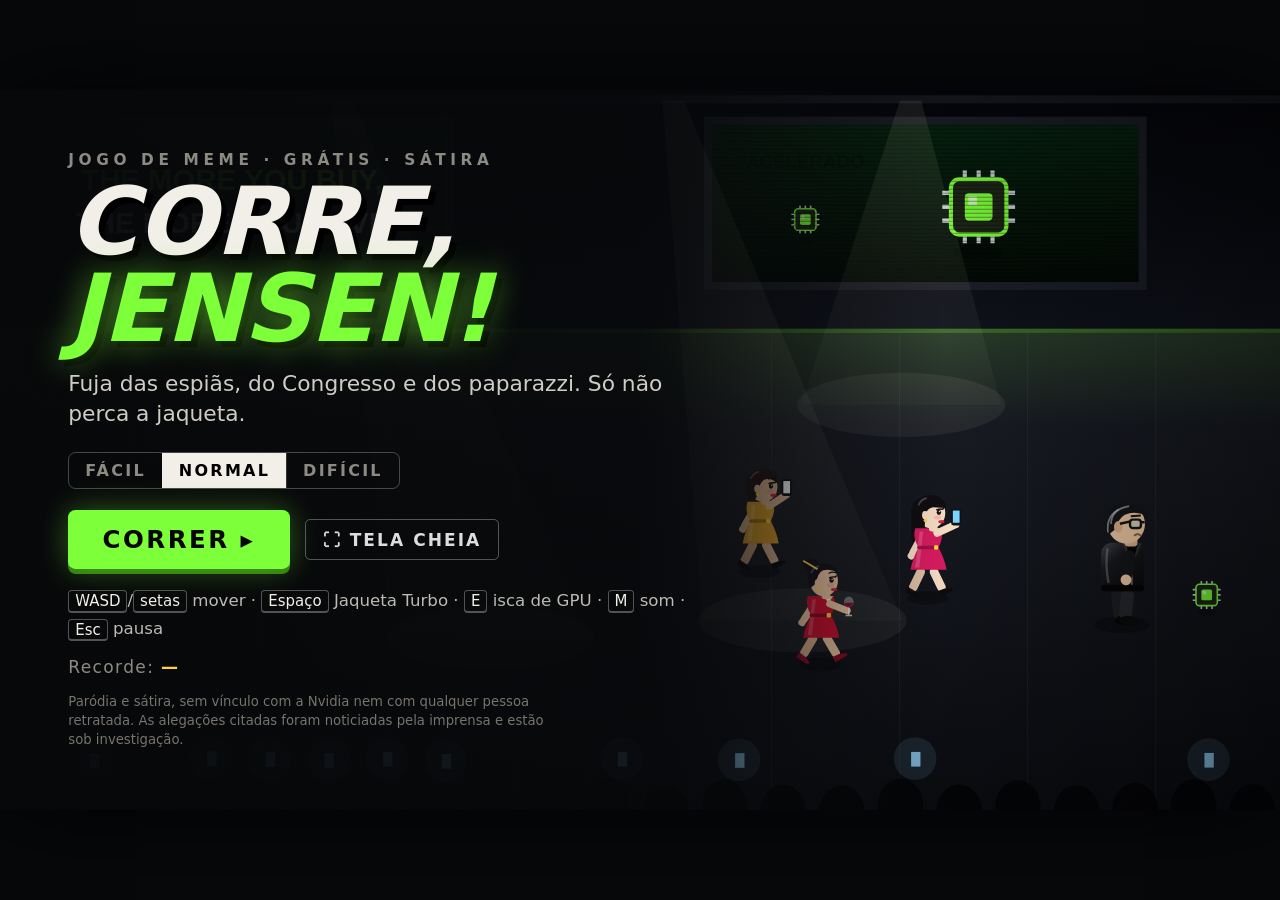
==== index.html @ 88aa3380 "Corre, Jensen! — jogo satírico de navegador Jogo HTML5 (canvas, sem dependências) em PT-BR: Jensen f" ====
<!DOCTYPE html>
<html lang="pt-BR">
<head>
<meta charset="UTF-8" />
<meta name="viewport" content="width=device-width, initial-scale=1.0, maximum-scale=1.0, user-scalable=no, viewport-fit=cover" />
<title>Corre, Jensen!</title>
<meta name="description" content="Jensen precisa fugir das espiãs, do Congresso e dos paparazzi sem perder a jaqueta de couro. Jogo de meme satírico, grátis, no celular ou no PC." />
<!-- Prévia de link (WhatsApp, X, Telegram...). Depois de publicar, troque as URLs relativas pelas absolutas do seu domínio. -->
<meta property="og:type" content="website" />
<meta property="og:site_name" content="Corre, Jensen!" />
<meta property="og:locale" content="pt_BR" />
<meta property="og:title" content="Corre, Jensen!" />
<meta property="og:description" content="Fuja das espiãs, do Congresso e dos paparazzi sem perder a jaqueta. Jogo de meme satírico e grátis." />
<meta property="og:image" content="assets/og.png" />
<meta property="og:image:width" content="1200" />
<meta property="og:image:height" content="630" />
<meta property="og:image:alt" content="Um CEO de jaqueta de couro correndo de espiãs glamourosas de vestido e salto alto." />
<meta name="twitter:card" content="summary_large_image" />
<meta name="twitter:title" content="Corre, Jensen!" />
<meta name="twitter:description" content="Fuja das espiãs, do Congresso e dos paparazzi sem perder a jaqueta." />
<meta name="twitter:image" content="assets/og.png" />
<meta name="theme-color" content="#07080a" />
<link rel="manifest" href="manifest.webmanifest" />
<meta name="mobile-web-app-capable" content="yes" />
<meta name="apple-mobile-web-app-capable" content="yes" />
<meta name="apple-mobile-web-app-status-bar-style" content="black-translucent" />
<meta name="apple-mobile-web-app-title" content="Corre, Jensen" />
<link rel="apple-touch-icon" href="assets/icon-180.png" />
<link rel="icon" href="assets/icon.svg" type="image/svg+xml" />
<link rel="stylesheet" href="style.css" />
</head>
<body>
<div id="stage">
  <div id="frame">
    <canvas id="game" aria-label="Corre, Jensen! — área do jogo"></canvas>

    <!-- HUD -->
    <div id="hud" class="off">
      <div id="hud-left">
        <div id="lives" aria-label="Jaquetas restantes"></div>
        <div id="powers">
          <div id="turbo" class="pill"><span>TURBO</span><i><b></b></i></div>
          <div id="gpus" class="pill">GPU <b>×3</b></div>
          <div id="shield" class="pill gold">MEMO</div>
        </div>
      </div>
      <div id="progress-wrap">
        <div id="progress-label">FASE 1 · KEYNOTE</div>
        <div id="progress">
          <div id="progress-fill"></div>
          <div class="tick" style="left:25%"></div>
          <div class="tick" style="left:50%"></div>
          <div class="tick" style="left:75%"></div>
          <div id="prog-dot"></div>
        </div>
        <div id="ticklabels">
          <span style="left:12.5%">KEYNOTE</span><span style="left:37.5%">CAMPUS</span><span style="left:62.5%">DINER</span><span style="left:87.5%">CAPITÓLIO</span>
        </div>
      </div>
      <div id="hud-right">
        <div id="chips"><i class="chip-ico"></i><b>0</b></div>
        <div id="hud-btns">
          <button id="btn-pause" class="hud-btn" aria-label="Pausar">❚❚</button>
          <button id="btn-mute" class="hud-btn" aria-label="Som">🔊</button>
        </div>
      </div>
    </div>
    <div id="alert-tag">⚠ ALVO AVISTADO</div>
    <div id="toast"></div>

    <!-- controles de toque -->
    <div id="touch-ui">
      <button id="btn-gpu" class="tbtn" aria-label="Isca de GPU">GPU<small>×3</small></button>
      <button id="btn-dash" class="tbtn" aria-label="Jaqueta Turbo"><span>TURBO</span><svg viewBox="0 0 100 100"><circle cx="50" cy="50" r="46" /></svg></button>
    </div>

    <!-- MENU -->
    <div id="menu" class="overlay show">
      <div class="panel left">
        <div class="kicker">JOGO DE MEME · GRÁTIS · SÁTIRA</div>
        <h1>CORRE,<br /><span>JENSEN!</span></h1>
        <p class="sub">Fuja das espiãs, do Congresso e dos paparazzi. Só não perca a jaqueta.</p>
        <div class="diffs" role="radiogroup" aria-label="Dificuldade">
          <button data-diff="facil">FÁCIL</button>
          <button data-diff="normal">NORMAL</button>
          <button data-diff="dificil">DIFÍCIL</button>
        </div>
        <div class="row">
          <button id="btn-start" class="big">CORRER ▸</button>
          <button id="btn-fs" class="ghost">⛶ TELA CHEIA</button>
        </div>
        <div class="controls only-desktop">
          <kbd>WASD</kbd>/<kbd>setas</kbd> mover · <kbd>Espaço</kbd> Jaqueta Turbo · <kbd>E</kbd> isca de GPU · <kbd>M</kbd> som · <kbd>Esc</kbd> pausa
        </div>
        <div class="controls only-touch">
          Arraste no lado esquerdo para mover · botões à direita: <b>TURBO</b> e <b>GPU</b>
        </div>
        <div class="best">Recorde: <b id="best">—</b></div>
        <p class="disclaimer">Paródia e sátira, sem vínculo com a Nvidia nem com qualquer pessoa retratada. As alegações citadas foram noticiadas pela imprensa e estão sob investigação.</p>
      </div>
    </div>

    <!-- MANCHETE DE FASE -->
    <div id="card" class="overlay">
      <div class="panel paper">
        <div class="masthead"><span>O DIÁRIO DO SILÍCIO</span><span id="card-edition">EDIÇÃO EXTRA</span></div>
        <div class="kicker red" id="card-kicker">FASE 1 · KEYNOTE</div>
        <h2 id="card-headline">Manchete</h2>
        <p id="card-tip" class="tip">Dica</p>
        <button id="btn-go" class="big">CORRER ▸</button>
      </div>
    </div>

    <!-- PAUSA -->
    <div id="pause" class="overlay">
      <div class="panel center">
        <div class="kicker">PAUSA</div>
        <h2>Respira, Jensen.</h2>
        <p class="sub">As espiãs também estão esperando.</p>
        <div class="row">
          <button id="btn-resume" class="big">CONTINUAR ▸</button>
          <button id="btn-quit" class="ghost">MENU</button>
        </div>
      </div>
    </div>

    <!-- FIM DE JOGO -->
    <div id="over" class="overlay">
      <div class="panel center">
        <div class="kicker red">FIM DA LINHA</div>
        <h2 class="huge">PEGO!</h2>
        <p class="quote" id="over-quote"></p>
        <p class="note" id="over-note"></p>
        <div class="statline" id="over-stats"></div>
        <div class="row">
          <button id="btn-retry" class="big">TENTAR DE NOVO</button>
          <button id="btn-menu1" class="ghost">MENU</button>
        </div>
        <div class="share"></div>
      </div>
    </div>

    <!-- VITÓRIA -->
    <div id="win" class="overlay">
      <div class="panel center">
        <div class="kicker green">VOCÊ ESCAPOU</div>
        <h2>Chegou em casa.</h2>
        <p class="quote">Agora vem a parte difícil: explicar pra esposa.</p>
        <div class="rank" id="win-rank"></div>
        <div class="statline" id="win-stats"></div>
        <div class="row">
          <button id="btn-again" class="big">JOGAR DE NOVO</button>
          <button id="btn-menu2" class="ghost">MENU</button>
        </div>
        <div class="share"></div>
      </div>
    </div>
  </div>
</div>

<!-- celular em pé -->
<div id="rotate">
  <div class="phone"></div>
  <p><b>Gire o celular</b><br />O jogo é na horizontal.</p>
</div>

<script src="sprites.js"></script>
<script src="game.js"></script>
</body>
</html>
---- style.css ----
:root {
  --bg: #07080a;
  --ink: #f2efe8;
  --faint: #8d8a84;
  --green: #7dff3a;
  --gold: #ffd23f;
  --red: #ff3b4e;
  --pink: #ff5fa2;
  --paper: #f3eee2;
  --title: "Arial Black", "Helvetica Neue", Impact, "Segoe UI Black", system-ui, sans-serif;
  --body: system-ui, -apple-system, "Segoe UI", Roboto, "Helvetica Neue", Arial, sans-serif;
}

* { margin: 0; padding: 0; box-sizing: border-box; }
html, body { height: 100%; }

body {
  background: var(--bg);
  color: var(--ink);
  font-family: var(--body);
  overflow: hidden;
  -webkit-font-smoothing: antialiased;
  user-select: none;
  -webkit-user-select: none;
  -webkit-touch-callout: none;
  -webkit-tap-highlight-color: transparent;
  touch-action: none;
}

button { font: inherit; color: inherit; background: none; border: 0; cursor: pointer; touch-action: manipulation; }

#stage {
  position: relative;
  width: 100%;
  height: 100%;
  display: flex;
  align-items: center;
  justify-content: center;
}

/* palco fixo em 16:9; o JS ajusta font-size do #frame (16px a 960px de largura) e tudo dentro usa em */
#frame {
  position: relative;
  width: min(100vw, calc(100vh * 16 / 9));
  width: min(100vw, calc(100dvh * 16 / 9));
  aspect-ratio: 16 / 9;
  overflow: hidden;
  box-shadow: 0 0 90px rgba(0, 0, 0, 0.85);
  font-size: 16px;
}
canvas { position: absolute; inset: 0; width: 100%; height: 100%; display: block; background: #0b0d12; }

/* ---------------- HUD ---------------- */
#hud {
  position: absolute;
  top: 0; left: 0; right: 0;
  padding: 0.9em 1.1em;
  display: flex;
  align-items: flex-start;
  justify-content: space-between;
  gap: 1em;
  font-size: 0.82em;
  letter-spacing: 0.08em;
  text-shadow: 0 1px 4px rgba(0, 0, 0, 0.9);
  pointer-events: none;
  transition: opacity 0.35s;
  z-index: 2;
}
#hud.off { opacity: 0; }
#hud-left { display: flex; flex-direction: column; gap: 0.5em; min-width: 14em; }
#lives { display: flex; gap: 0.25em; }
#lives svg { width: 1.9em; height: auto; filter: drop-shadow(0 0 5px rgba(125, 255, 58, 0.45)); transition: transform 0.2s, opacity 0.2s; }
#lives svg.off { filter: none; opacity: 0.2; transform: scale(0.8); }
#lives svg.lost { animation: lost 0.5s; }
@keyframes lost { 0% { transform: scale(1.5) rotate(-12deg); } 100% { transform: scale(0.8); } }

#powers { display: flex; gap: 0.4em; flex-wrap: wrap; }
.pill {
  display: flex; align-items: center; gap: 0.45em;
  padding: 0.25em 0.55em;
  font-size: 0.78em;
  font-weight: 700;
  border: 1px solid rgba(255, 255, 255, 0.22);
  background: rgba(0, 0, 0, 0.45);
  border-radius: 0.3em;
}
.pill b { color: var(--green); }
#turbo i { display: block; width: 3.4em; height: 0.42em; background: rgba(255, 255, 255, 0.15); border-radius: 1em; overflow: hidden; }
#turbo i b { display: block; height: 100%; width: 100%; background: var(--green); }
#turbo.ready { border-color: var(--green); color: var(--green); }
.pill.gold { color: var(--gold); border-color: var(--gold); }
#shield { display: none; }
#shield.on { display: flex; animation: pulse 0.6s infinite alternate; }
@keyframes pulse { to { opacity: 0.55; } }

#progress-wrap { flex: 1; max-width: 25em; margin-top: 0.2em; }
#progress-label { font-family: var(--title); font-weight: 900; font-size: 0.78em; letter-spacing: 0.22em; margin-bottom: 0.5em; text-align: center; }
#progress { position: relative; height: 0.42em; background: rgba(255, 255, 255, 0.14); border-radius: 1em; }
#progress-fill { height: 100%; width: 0%; border-radius: 1em; background: linear-gradient(to right, var(--green), var(--gold) 70%, var(--red)); }
#prog-dot {
  position: absolute; top: 50%; left: 0%;
  width: 0.95em; height: 0.95em; margin: -0.475em 0 0 -0.475em;
  border-radius: 50%; background: var(--green); border: 2px solid #111;
  box-shadow: 0 0 10px rgba(125, 255, 58, 0.9);
}
.tick { position: absolute; top: -0.25em; width: 2px; height: 0.9em; background: rgba(255, 255, 255, 0.45); }
#ticklabels { position: relative; height: 1em; margin-top: 0.45em; font-size: 0.6em; color: var(--faint); letter-spacing: 0.14em; }
#ticklabels span { position: absolute; transform: translateX(-50%); white-space: nowrap; }
#ticklabels span.cur { color: var(--ink); }

#hud-right { display: flex; flex-direction: column; align-items: flex-end; gap: 0.5em; min-width: 14em; }
#chips { display: flex; align-items: center; gap: 0.45em; font-family: var(--title); font-weight: 900; font-size: 1.15em; }
#chips b { color: var(--green); min-width: 2.5em; text-align: right; }
.chip-ico { display: inline-block; width: 0.9em; height: 0.9em; border: 2px solid var(--green); border-radius: 2px; background: radial-gradient(circle, var(--green) 35%, transparent 37%); }
#hud-btns { display: flex; gap: 0.4em; pointer-events: auto; }
.hud-btn {
  width: 2.3em; height: 2.3em;
  border-radius: 0.4em;
  background: rgba(0, 0, 0, 0.45);
  border: 1px solid rgba(255, 255, 255, 0.25);
  font-size: 0.9em;
}
.hud-btn:hover { border-color: var(--green); }

#alert-tag {
  position: absolute; left: 50%; top: 5.9em; transform: translateX(-50%);
  font-family: var(--title); font-weight: 900; font-size: 0.8em; letter-spacing: 0.2em;
  color: #fff; background: var(--red); padding: 0.3em 0.8em; border-radius: 0.2em;
  opacity: 0; pointer-events: none; z-index: 2;
}
body.alert #alert-tag { animation: blink 0.4s infinite alternate; }
@keyframes blink { from { opacity: 1; } to { opacity: 0.35; } }

#toast {
  position: absolute; left: 50%; top: 22%; transform: translate(-50%, -0.5em);
  max-width: 80%;
  padding: 0.45em 1em;
  font-family: var(--title); font-weight: 900;
  font-size: 0.95em; letter-spacing: 0.08em; text-align: center;
  color: var(--ink); background: rgba(0, 0, 0, 0.72);
  border: 1px solid var(--green);
  border-radius: 0.3em;
  text-shadow: 0 1px 4px rgba(0, 0, 0, 0.9);
  pointer-events: none; opacity: 0; transition: opacity 0.25s, transform 0.25s;
  z-index: 3;
}
#toast.on { opacity: 1; transform: translate(-50%, 0); }
#toast.bad { border-color: var(--red); color: #ffb3bb; }
#toast.gold { border-color: var(--gold); color: var(--gold); }

/* ---------------- toque ---------------- */
#touch-ui { display: none; position: absolute; right: 1.4em; bottom: 1.4em; gap: 1.2em; align-items: flex-end; z-index: 2; }
body.touch #frame.playing #touch-ui { display: flex; }
.tbtn {
  position: relative;
  width: 5.6em; height: 5.6em;
  border-radius: 50%;
  background: rgba(0, 0, 0, 0.42);
  border: 2px solid rgba(255, 255, 255, 0.35);
  font-family: var(--title); font-weight: 900; font-size: 0.95em; letter-spacing: 0.06em;
  display: flex; flex-direction: column; align-items: center; justify-content: center;
}
.tbtn:active, .tbtn.down { background: rgba(125, 255, 58, 0.3); }
#btn-dash { width: 7em; height: 7em; border-color: var(--green); color: var(--green); }
#btn-dash svg { position: absolute; inset: -2px; width: calc(100% + 4px); height: calc(100% + 4px); transform: rotate(-90deg); pointer-events: none; }
#btn-dash circle { fill: none; stroke: var(--green); stroke-width: 6; stroke-dasharray: 289; stroke-dashoffset: 0; opacity: 0.85; }
#btn-dash.cool { color: var(--faint); border-color: rgba(255, 255, 255, 0.25); }
#btn-gpu small { font-size: 0.8em; color: var(--green); }
#btn-gpu.empty { opacity: 0.45; }

/* ---------------- telas ---------------- */
.overlay {
  position: absolute; inset: 0;
  display: none;
  align-items: center; justify-content: center;
  z-index: 5;
  background: radial-gradient(ellipse at center, rgba(7, 8, 10, 0.84), rgba(7, 8, 10, 0.96));
}
.overlay.show { display: flex; animation: fadein 0.3s; }
@keyframes fadein { from { opacity: 0; } }
#menu { justify-content: flex-start; background: linear-gradient(90deg, rgba(7, 8, 10, 0.97) 0%, rgba(7, 8, 10, 0.9) 50%, rgba(7, 8, 10, 0) 74%); }

.panel { max-width: 92%; }
.panel.left { width: 30em; margin-left: 3.2em; }
.panel.center { text-align: center; width: 36em; }
.panel.center .row { justify-content: center; }

.kicker { font-family: var(--title); font-weight: 900; font-size: 0.72em; letter-spacing: 0.3em; color: var(--faint); margin-bottom: 0.7em; }
.kicker.red { color: var(--red); }
.kicker.green { color: var(--green); }

h1 {
  font-family: var(--title); font-weight: 900;
  font-size: 4.4em; line-height: 0.92;
  letter-spacing: -0.01em;
  font-style: italic;
  text-shadow: 0.06em 0.06em 0 #000;
}
h1 span { color: var(--green); text-shadow: 0 0 0.35em rgba(125, 255, 58, 0.55), 0.06em 0.06em 0 #000; }
h2 { font-family: var(--title); font-weight: 900; font-size: 2.2em; line-height: 1.05; margin-bottom: 0.35em; }
h2.huge { font-size: 4em; color: var(--red); font-style: italic; letter-spacing: 0.02em; }
.sub { font-size: 1.02em; color: #cfccc5; margin: 0.8em 0 1.1em; line-height: 1.35; }

.diffs { display: inline-flex; border: 1px solid rgba(255, 255, 255, 0.25); border-radius: 0.35em; overflow: hidden; margin-bottom: 1em; }
.diffs button { padding: 0.5em 1em; font-family: var(--title); font-weight: 900; font-size: 0.75em; letter-spacing: 0.14em; color: var(--faint); }
.diffs button + button { border-left: 1px solid rgba(255, 255, 255, 0.18); }
.diffs button.on { background: var(--ink); color: #000; }

.row { display: flex; gap: 0.7em; align-items: center; flex-wrap: wrap; }
.big {
  padding: 0.6em 1.4em;
  font-family: var(--title); font-weight: 900; font-size: 1.15em; letter-spacing: 0.1em;
  background: var(--green); color: #050505;
  border-radius: 0.3em;
  box-shadow: 0 0 1.2em rgba(125, 255, 58, 0.35), 0 0.2em 0 #2f7a10;
  transition: transform 0.1s;
}
.big:hover { transform: translateY(-1px); }
.big:active { transform: translateY(2px); box-shadow: 0 0 1.2em rgba(125, 255, 58, 0.35); }
.ghost {
  padding: 0.55em 1em;
  font-family: var(--title); font-weight: 900; font-size: 0.8em; letter-spacing: 0.12em;
  border: 1px solid rgba(255, 255, 255, 0.3); border-radius: 0.3em; color: #ddd;
}
.ghost:hover { border-color: var(--ink); }

.controls { margin-top: 1.1em; font-size: 0.78em; color: #bdbab3; line-height: 1.7; }
kbd { font-family: var(--body); font-size: 0.9em; padding: 0.05em 0.4em; border: 1px solid rgba(255, 255, 255, 0.3); border-bottom-width: 2px; border-radius: 0.25em; color: var(--ink); }
.only-touch { display: none; }
body.touch .only-touch { display: block; }
body.touch .only-desktop { display: none; }
.best { margin-top: 0.8em; font-size: 0.8em; color: var(--faint); letter-spacing: 0.08em; }
.best b { color: var(--gold); }
.disclaimer { margin-top: 1.1em; font-size: 0.62em; color: #77736d; line-height: 1.45; max-width: 36em; }

/* manchete de jornal */
.panel.paper {
  width: 34em;
  background: var(--paper);
  color: #141414;
  padding: 1.4em 1.8em 1.6em;
  border-radius: 0.2em;
  box-shadow: 0 1em 3em rgba(0, 0, 0, 0.6);
  transform: rotate(-1.2deg);
  animation: slap 0.4s cubic-bezier(.2, 1.6, .4, 1);
}
@keyframes slap { from { transform: rotate(-8deg) scale(1.3); opacity: 0; } }
.masthead {
  display: flex; justify-content: space-between; align-items: baseline;
  border-bottom: 3px double #141414; padding-bottom: 0.4em; margin-bottom: 0.9em;
  font-family: Georgia, "Times New Roman", serif; font-weight: 700; font-size: 1.05em; letter-spacing: 0.04em;
}
.masthead span + span { font-family: var(--body); font-size: 0.62em; letter-spacing: 0.2em; color: #b3123a; }
.panel.paper h2 { font-family: Georgia, "Times New Roman", serif; font-size: 1.9em; line-height: 1.12; }
.panel.paper .tip { font-size: 0.9em; color: #3a3a3a; margin: 0.6em 0 1.2em; line-height: 1.4; border-left: 3px solid #b3123a; padding-left: 0.7em; }
.panel.paper .big { box-shadow: 0 0.2em 0 #2f7a10; }

.quote { font-size: 1.15em; font-style: italic; color: #e9e5dc; margin: 0.4em 0 0.6em; line-height: 1.35; }
.note { font-size: 0.85em; color: var(--faint); margin-bottom: 1em; }
.statline { display: flex; justify-content: center; gap: 2.4em; margin: 0.6em 0 1.2em; font-size: 0.8em; letter-spacing: 0.1em; color: var(--faint); flex-wrap: wrap; }
.statline b { display: block; font-family: var(--title); font-weight: 900; font-size: 1.6em; color: var(--ink); letter-spacing: 0.02em; }
.rank { font-family: var(--title); font-weight: 900; color: var(--gold); font-size: 1.1em; letter-spacing: 0.12em; margin: 0.4em 0 0.2em; }
.rank small { display: block; font-family: var(--body); font-size: 0.62em; color: var(--faint); letter-spacing: 0.3em; margin-bottom: 0.2em; }

.share { display: flex; justify-content: center; gap: 0.5em; margin-top: 1em; flex-wrap: wrap; }
.share button { padding: 0.45em 0.9em; font-size: 0.75em; font-weight: 700; letter-spacing: 0.08em; border: 1px solid rgba(255, 255, 255, 0.28); border-radius: 2em; }
.share button:hover { border-color: var(--green); color: var(--green); }

/* ---------------- girar celular ---------------- */
#rotate {
  position: fixed; inset: 0; z-index: 10;
  display: none; flex-direction: column; align-items: center; justify-content: center; gap: 24px;
  background: var(--bg); text-align: center; font-size: 18px; line-height: 1.5; color: var(--faint);
}
#rotate b { color: var(--ink); font-family: var(--title); font-weight: 900; font-size: 1.3em; letter-spacing: 0.05em; }
#rotate .phone { width: 52px; height: 88px; border: 3px solid var(--green); border-radius: 10px; animation: turn 1.8s ease-in-out infinite; }
@keyframes turn { 0%, 30% { transform: rotate(0); } 60%, 100% { transform: rotate(-90deg); } }
@media (orientation: portrait) and (pointer: coarse) {
  #rotate { display: flex; }
}
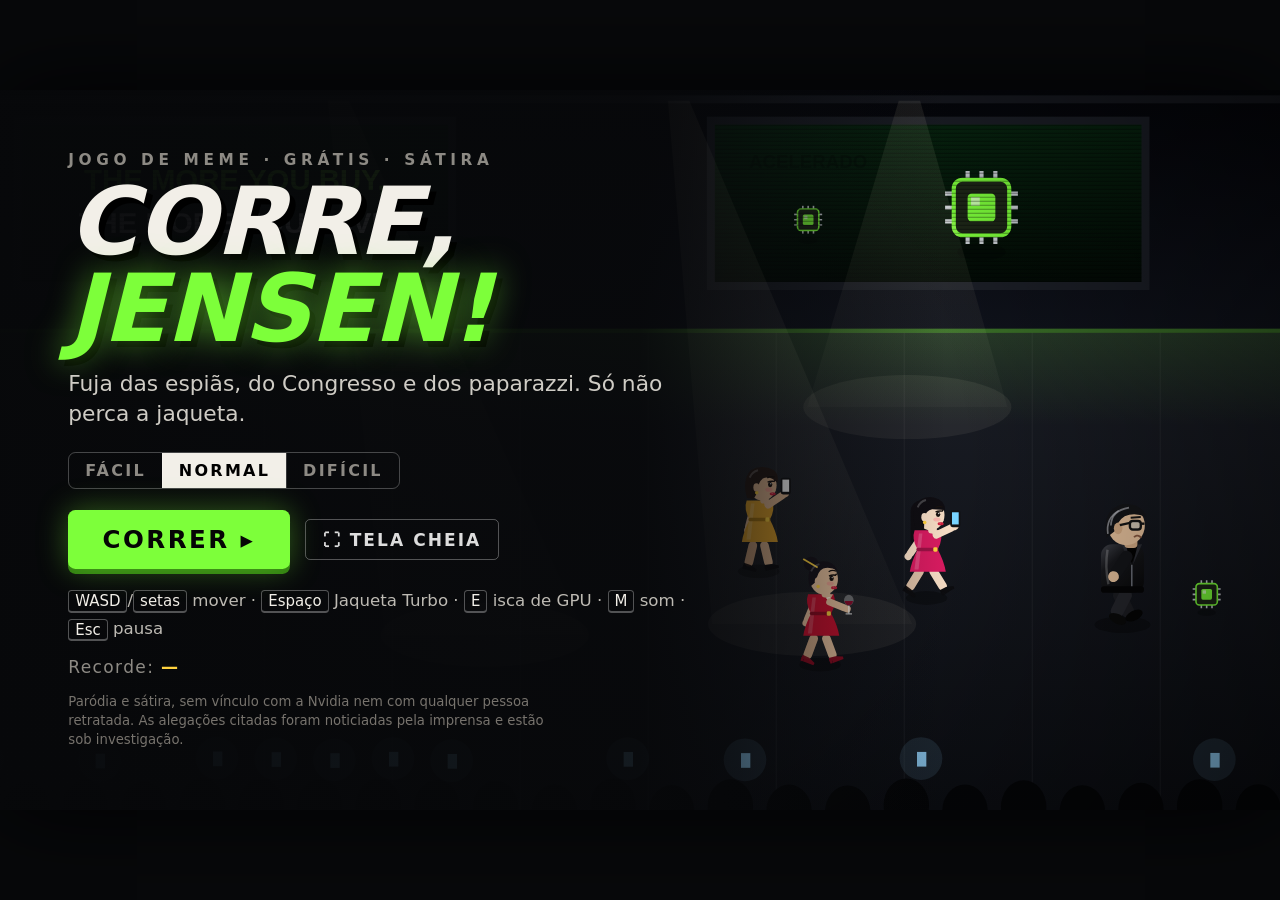
==== commit c50f69bc: "Usa o GitHub Pages como endereço público Remove o domínio jh.playground.tec.br. O link de compartilh" ====
--- a/index.html
+++ b/index.html
@@ -11,14 +11,15 @@
 <meta property="og:locale" content="pt_BR" />
 <meta property="og:title" content="Corre, Jensen!" />
 <meta property="og:description" content="Fuja das espiãs, do Congresso e dos paparazzi sem perder a jaqueta. Jogo de meme satírico e grátis." />
-<meta property="og:image" content="assets/og.png" />
+<meta property="og:url" content="https://eziolemes.github.io/jhgame/" />
+<meta property="og:image" content="https://eziolemes.github.io/jhgame/assets/og.png" />
 <meta property="og:image:width" content="1200" />
 <meta property="og:image:height" content="630" />
 <meta property="og:image:alt" content="Um CEO de jaqueta de couro correndo de espiãs glamourosas de vestido e salto alto." />
 <meta name="twitter:card" content="summary_large_image" />
 <meta name="twitter:title" content="Corre, Jensen!" />
 <meta name="twitter:description" content="Fuja das espiãs, do Congresso e dos paparazzi sem perder a jaqueta." />
-<meta name="twitter:image" content="assets/og.png" />
+<meta name="twitter:image" content="https://eziolemes.github.io/jhgame/assets/og.png" />
 <meta name="theme-color" content="#07080a" />
 <link rel="manifest" href="manifest.webmanifest" />
 <meta name="mobile-web-app-capable" content="yes" />
